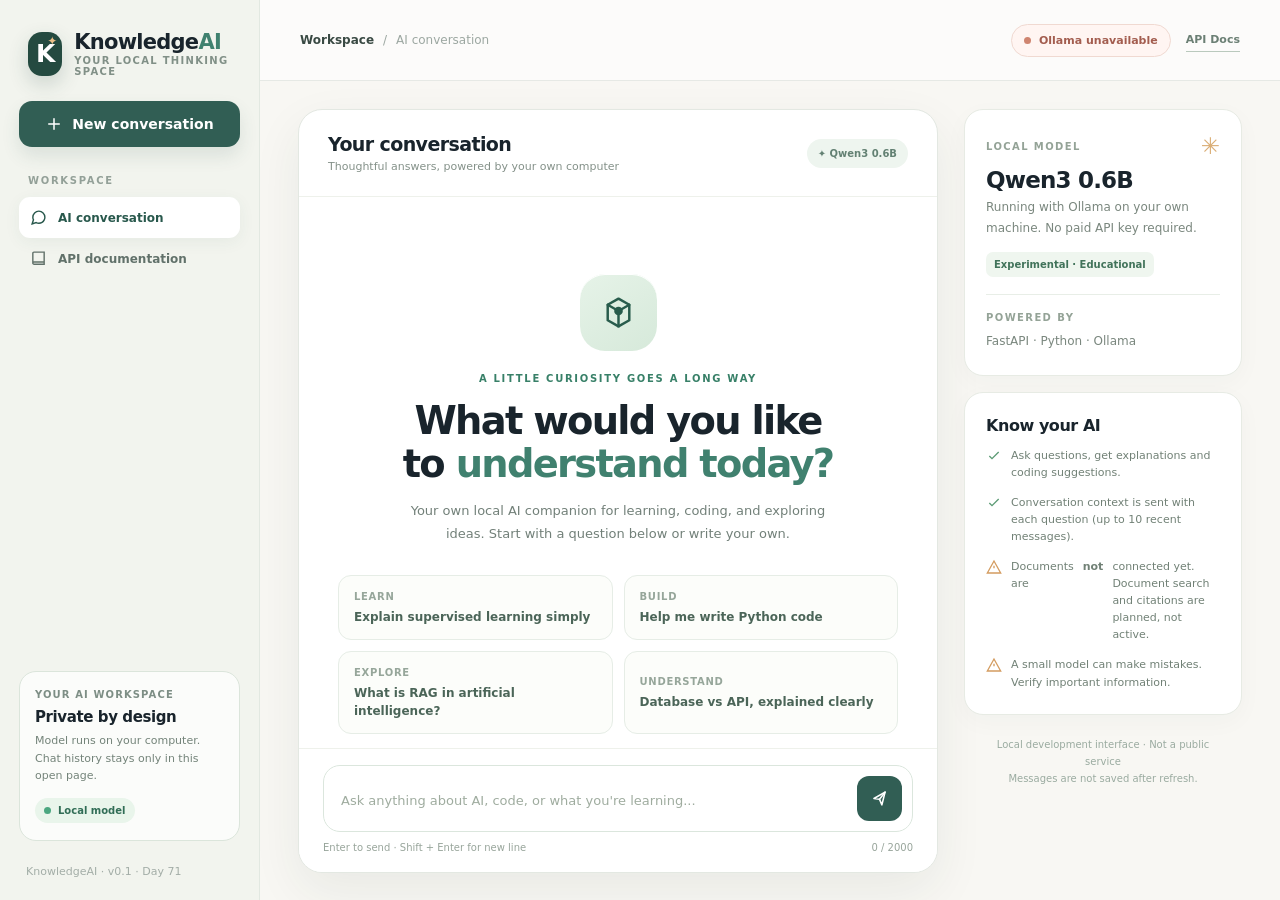
==== frontend/index.html @ a0b4fbee "feat: build KnowledgeAI local LLM chat MVP" ====
<!doctype html>
<html lang="en">
<head>
  <meta charset="utf-8">
  <meta name="viewport" content="width=device-width, initial-scale=1">
  <meta name="theme-color" content="#f8f7f3">
  <meta name="description" content="KnowledgeAI is a local educational AI chat application powered by Qwen3 and Ollama.">
  <title>KnowledgeAI — Your local thinking space</title>
  <style>
    :root{font-family:Inter,"Segoe UI",system-ui,-apple-system,sans-serif;color-scheme:light;--bg:#f8f7f3;--paper:#ffffff;--ink:#19242c;--muted:#72808a;--green:#315e54;--green-2:#40816f;--soft:#ecf3ee;--line:#e6e9e5;--orange:#e8ab70;--shadow:0 18px 50px rgba(27,53,45,.07)}
    *{box-sizing:border-box}html,body{margin:0;min-height:100%}body{background:var(--bg);color:var(--ink);font-size:14px}button,textarea{font:inherit}button{cursor:pointer}a{color:inherit;text-decoration:none}:focus-visible{outline:3px solid #91c2a9;outline-offset:3px}button:disabled{cursor:not-allowed;opacity:.67}
    .layout{display:grid;grid-template-columns:260px minmax(0,1fr);min-height:100vh;max-width:1920px;margin:0 auto}
    .sidebar{background:#f2f4ee;border-right:1px solid #e2e8e1;display:flex;flex-direction:column;gap:24px;padding:30px 19px 22px;min-height:100vh}
    .brand{display:flex;align-items:center;gap:12px;padding:0 9px}.brand-mark{width:44px;height:44px;border-radius:14px;display:grid;place-items:center;background:#244a40;color:white;font-size:25px;font-weight:850;letter-spacing:-1px;position:relative;box-shadow:0 8px 20px #264d4030}.brand-mark:after{content:'✦';position:absolute;right:6px;top:2px;color:#edbf87;font-size:12px}.brand-name{font-size:21px;font-weight:830;letter-spacing:-.75px}.brand-name span{color:var(--green-2)}.brand-sub{font-size:10px;color:#819087;font-weight:700;letter-spacing:1.3px;margin-top:1px;text-transform:uppercase}
    .new-chat{display:flex;gap:9px;align-items:center;justify-content:center;background:var(--green);color:white;border:0;border-radius:13px;padding:14px 12px;font-weight:750;box-shadow:0 9px 18px #315e541f}.new-chat:hover{background:#254a41}.new-chat svg{width:18px;height:18px}
    .nav-heading{color:#93a098;text-transform:uppercase;font-size:10px;letter-spacing:1.7px;font-weight:850;margin:4px 9px 11px}.nav-item{border-radius:11px;padding:12px 11px;display:flex;align-items:center;gap:11px;color:#61716a;font-weight:650;font-size:12px}.nav-item.active{background:white;color:#28584c;box-shadow:0 4px 16px #315e5410}.nav-item:hover{background:#e7ede7}.nav-item svg{width:17px;height:17px;flex-shrink:0}
    .sidebar-spacer{flex:1}.local-card{border:1px solid #dbe5db;background:#ffffffb5;border-radius:17px;padding:17px 15px}.local-card-top{font-size:10px;color:#7d8e85;font-weight:750;letter-spacing:1.1px;text-transform:uppercase}.local-card h3{font-size:15px;margin:8px 0 6px;letter-spacing:-.4px}.local-card p{margin:0;color:#738379;font-size:11px;line-height:1.6}.local-card .chip{display:inline-flex;align-items:center;gap:7px;border-radius:20px;background:#e9f5eb;color:#316d56;font-size:10px;font-weight:800;padding:7px 9px;margin-top:13px}.dot{width:7px;height:7px;background:#4ba780;border-radius:50%;display:inline-block}.footer-side{padding:0 7px;color:#a3ada7;font-size:11px}
    .main{display:flex;flex-direction:column;min-height:100vh;min-width:0}.topbar{height:81px;border-bottom:1px solid var(--line);display:flex;align-items:center;justify-content:space-between;padding:0 40px;gap:15px;background:#fff9}.crumbs{display:flex;align-items:center;gap:9px;color:#9ca7a1;font-size:12px}.crumbs strong{color:#394943;font-weight:750}.top-right{display:flex;align-items:center;gap:15px}.api-pill{display:inline-flex;align-items:center;gap:8px;border:1px solid #e0eae2;background:#f7faf7;border-radius:999px;color:#547766;padding:9px 12px;font-weight:750;font-size:11px}.api-pill.offline{color:#a35d4f;background:#fff5f2;border-color:#f0d9d1}.api-pill.checking{color:#897c61;background:#fdf9e9}.api-pill .dot{background:#48aa79}.api-pill.offline .dot{background:#cf846f}.api-pill.checking .dot{background:#d2b174}.top-link{font-size:11px;color:#6b7f74;font-weight:700;border-bottom:1px solid #bac9bd;padding:5px 0}
    .content{flex:1;display:grid;grid-template-columns:minmax(0,1fr) 278px;gap:26px;max-width:1390px;width:100%;padding:28px 38px 27px;margin:auto;min-height:calc(100vh - 81px)}.chat-card{border:1px solid #e3e8e2;border-radius:24px;background:#fff;box-shadow:var(--shadow);display:flex;flex-direction:column;min-width:0;min-height:640px;max-height:calc(100vh - 136px);overflow:hidden}
    .chat-head{display:flex;align-items:center;justify-content:space-between;padding:23px 29px;border-bottom:1px solid #eef1eb;gap:10px}.chat-head h1{font-size:19px;letter-spacing:-.6px;margin:0 0 5px}.chat-head p{font-size:11px;color:#849189;margin:0}.head-label{color:#638173;font-size:10px;font-weight:850;border-radius:50px;background:#eef5ef;padding:9px 11px;white-space:nowrap}
    .messages{flex:1;overflow-y:auto;padding:23px 30px 26px;scroll-behavior:smooth}.welcome{max-width:610px;margin:6vh auto 30px;text-align:center}.welcome-icon{width:77px;height:77px;border-radius:25px;background:linear-gradient(145deg,#e6f3e8,#d6e9da);color:#285c4c;margin:0 auto 22px;display:grid;place-items:center;box-shadow:inset 0 1px 0 #fff}.welcome-icon svg{width:37px;height:37px}.eyebrow{color:#388068;font-size:10px;font-weight:850;letter-spacing:1.7px;text-transform:uppercase}.welcome h2{font-size:clamp(28px,3vw,41px);line-height:1.13;letter-spacing:-1.7px;margin:15px 0 13px}.welcome h2 span{color:var(--green-2)}.welcome p{color:#728079;max-width:420px;margin:0 auto;font-size:13px;line-height:1.8}.suggestions{display:grid;grid-template-columns:1fr 1fr;gap:11px;margin:29px auto 0;max-width:560px}.suggestion{border:1px solid #e6ede6;background:#fcfdfa;border-radius:13px;padding:13px 15px;text-align:left;color:#4b6558;font-weight:650;font-size:12px;line-height:1.5;transition:.17s}.suggestion:hover{border-color:#8db49a;background:#f2f8f1;transform:translateY(-2px)}.suggestion small{display:block;color:#96a69a;font-size:10px;font-weight:800;margin-bottom:4px;letter-spacing:.7px;text-transform:uppercase}
    .message{display:flex;gap:11px;align-items:flex-start;margin:19px 0;max-width:880px}.message.user{flex-direction:row-reverse;margin-left:auto}.avatar{flex:0 0 32px;width:32px;height:32px;border-radius:11px;background:#e9f2e9;color:#315e54;display:grid;place-items:center;font-weight:850;font-size:14px}.user .avatar{color:#967052;background:#fbefe2}.bubble{max-width:min(86%,690px);padding:15px 17px;border:1px solid #e7ede7;border-radius:16px 16px 16px 4px;background:#f9fbf8;color:#2e4038;white-space:pre-wrap;overflow-wrap:anywhere;line-height:1.72;font-size:13px}.user .bubble{background:#315e54;color:#fff;border-color:#315e54;border-radius:16px 16px 4px 16px}.message.error .bubble{background:#fff6f3;color:#a74b3e;border-color:#f4ded6}.message.loading .bubble{color:#7c9286}.typing{display:inline-flex;gap:5px}.typing i{width:6px;height:6px;background:#7c9c89;border-radius:50%;animation:pulse 1.3s ease-in-out infinite}.typing i:nth-child(2){animation-delay:.2s}.typing i:nth-child(3){animation-delay:.4s}@keyframes pulse{0%,60%,100%{opacity:.25;transform:translateY(0)}30%{opacity:1;transform:translateY(-3px)}}
    .composer-area{padding:16px 24px 19px;border-top:1px solid #eef1eb;background:#fff}.composer{display:flex;align-items:flex-end;gap:11px;border:1.5px solid #dbe6dd;border-radius:17px;padding:10px 10px 10px 17px;transition:.2s;background:#fff}.composer:focus-within{border-color:#84ad93;box-shadow:0 0 0 3px #84ad931b}.composer textarea{display:block;flex:1;width:100%;border:0;resize:none;outline:none;min-height:30px;max-height:135px;padding:9px 0;font-size:13px;color:var(--ink);line-height:1.6;background:transparent}.composer textarea::placeholder{color:#9fac9f}.send{width:45px;height:45px;border:0;border-radius:12px;background:#315e54;color:white;display:grid;place-items:center;flex-shrink:0;transition:.2s}.send:hover:not(:disabled){background:#244f45;transform:translateY(-1px)}.send svg{width:19px;height:19px}.composer-meta{display:flex;align-items:center;justify-content:space-between;gap:8px;margin-top:10px;color:#98a59b;font-size:10px}.composer-meta .important{color:#9a8970}.user-counter{white-space:nowrap}
    .right-rail{display:flex;flex-direction:column;gap:16px}.info-card{background:white;border:1px solid #e7ebe4;border-radius:19px;padding:23px 21px;box-shadow:0 7px 25px #244d3d08}.info-card h3{font-size:16px;letter-spacing:-.45px;margin:0 0 12px}.info-card p{font-size:12px;color:#7a877e;line-height:1.75;margin:0}.model-header{display:flex;justify-content:space-between;gap:9px;align-items:center}.model-header .sparkle{color:#daae76;font-size:23px}.model-name{font-size:23px;font-weight:850;letter-spacing:-.8px;margin:8px 0 4px}.small-label{font-size:10px;letter-spacing:1.4px;color:#94a397;font-weight:800;text-transform:uppercase}.model-chip{display:inline-flex;background:#eff6ef;border-radius:7px;color:#41735a;font-size:10px;font-weight:800;padding:7px 8px;margin-top:13px}.line{height:1px;background:#e8eee7;margin:17px 0}.safe-list{margin:11px 0 0;padding:0;list-style:none;display:grid;gap:13px}.safe-list li{display:flex;align-items:flex-start;gap:9px;color:#718176;line-height:1.55;font-size:11px}.safe-list svg{width:16px;height:16px;flex-shrink:0;color:#5c9b75;margin-top:1px}.safe-list li.warning svg{color:#d49c60}.small-footer{text-align:center;color:#9aaba0;font-size:10px;line-height:1.7;padding:5px 14px}
    @media(max-width:1200px){.content{grid-template-columns:minmax(0,1fr) 235px;gap:16px;padding:22px}.sidebar{padding:24px 14px}.layout{grid-template-columns:230px minmax(0,1fr)}.topbar{padding:0 24px}.info-card{padding:20px 16px}}
    @media(max-width:980px){.layout{grid-template-columns:1fr}.sidebar{min-height:unset;padding:13px 19px;flex-direction:row;align-items:center;gap:15px;border-right:0;border-bottom:1px solid #e3e8de}.sidebar .nav-block,.sidebar .local-card,.footer-side,.sidebar-spacer{display:none}.sidebar .brand{padding:0;flex:1}.sidebar .new-chat{padding:11px 15px;white-space:nowrap}.content{grid-template-columns:minmax(0,1fr) 235px;min-height:calc(100vh - 146px)}.chat-card{max-height:calc(100vh - 200px)}.topbar{height:65px}}
    @media(max-width:740px){.content{grid-template-columns:1fr;padding:13px;min-height:calc(100vh - 141px)}.right-rail{display:none}.chat-card{min-height:570px;max-height:calc(100dvh - 164px);border-radius:17px}.chat-head{padding:18px 20px}.messages{padding:16px 17px}.composer-area{padding:12px 13px 14px}.topbar{padding:0 17px}.welcome{margin:24px auto}.welcome h2{font-size:30px}.suggestions{gap:8px}.suggestion{padding:12px;font-size:11px}.top-link{display:none}}
    @media(max-width:400px){.brand-sub{display:none}.brand-name{font-size:18px}.new-chat{font-size:11px}.head-label{display:none}.welcome h2{font-size:26px}.suggestions{grid-template-columns:1fr}}
    @media(prefers-reduced-motion:reduce){*,*:before,*:after{animation:none!important;scroll-behavior:auto!important;transition:none!important}}
  </style>
</head>
<body>
  <div class="layout">
    <aside class="sidebar" aria-label="KnowledgeAI navigation">
      <a class="brand" href="/chat" aria-label="KnowledgeAI home">
        <span class="brand-mark" aria-hidden="true">K</span>
        <span><span class="brand-name">Knowledge<span>AI</span></span><div class="brand-sub">Your local thinking space</div></span>
      </a>
      <button class="new-chat" id="new-chat" type="button"><svg viewBox="0 0 24 24" fill="none" stroke="currentColor" stroke-width="2"><path d="M12 5v14M5 12h14" stroke-linecap="round"/></svg>New conversation</button>
      <div class="nav-block">
        <div class="nav-heading">Workspace</div>
        <a href="/chat" class="nav-item active"><svg viewBox="0 0 24 24" fill="none" stroke="currentColor" stroke-width="2"><path d="M21 11.5a8.4 8.4 0 0 1-.9 3.8A8.5 8.5 0 0 1 12.5 20a8.4 8.4 0 0 1-3.8-.9L3 21l1.9-5.7A8.4 8.4 0 0 1 4 11.5 8.5 8.5 0 0 1 12.5 3 8.5 8.5 0 0 1 21 11.5Z"/></svg>AI conversation</a>
        <a href="/docs" class="nav-item" target="_blank" rel="noopener"><svg viewBox="0 0 24 24" fill="none" stroke="currentColor" stroke-width="2"><path d="M4 19.5V4.5C4 3.7 4.7 3 5.5 3H20v17H5.5A1.5 1.5 0 0 1 4 18.5c0-.8.7-1.5 1.5-1.5H20"/></svg>API documentation</a>
      </div>
      <div class="sidebar-spacer"></div>
      <div class="local-card"><div class="local-card-top">Your AI workspace</div><h3>Private by design</h3><p>Model runs on your computer. Chat history stays only in this open page.</p><span class="chip"><span class="dot"></span>Local model</span></div>
      <div class="footer-side">KnowledgeAI · v0.1 · Day 71</div>
    </aside>
    <main class="main">
      <header class="topbar">
        <div class="crumbs"><strong>Workspace</strong><span>/</span>AI conversation</div>
        <div class="top-right"><div class="api-pill checking" id="model-status" role="status" aria-live="polite"><span class="dot"></span><span id="model-status-text">Checking local AI...</span></div><a class="top-link" href="/docs" target="_blank" rel="noopener">API Docs</a></div>
      </header>
      <div class="content">
        <section class="chat-card" aria-label="KnowledgeAI chat">
          <div class="chat-head"><div><h1>Your conversation</h1><p>Thoughtful answers, powered by your own computer</p></div><span class="head-label">✦ Qwen3 0.6B</span></div>
          <div class="messages" id="messages" role="log" aria-label="Conversation messages" aria-live="polite">
            <div class="welcome" id="welcome">
              <div class="welcome-icon"><svg viewBox="0 0 24 24" fill="none" stroke="currentColor" stroke-width="1.6" stroke-linecap="round" stroke-linejoin="round"><path d="M12 3 5 7v10l7 4 7-4V7l-7-4Z"/><path d="m5 7 7 4 7-4M12 11v10"/><circle cx="12" cy="11" r="2" fill="currentColor"/></svg></div>
              <div class="eyebrow">A little curiosity goes a long way</div>
              <h2>What would you like<br>to <span>understand today?</span></h2>
              <p>Your own local AI companion for learning, coding, and exploring ideas. Start with a question below or write your own.</p>
              <div class="suggestions">
                <button class="suggestion" type="button" data-prompt="Explain supervised learning with a simple real-life example."><small>Learn</small>Explain supervised learning simply</button>
                <button class="suggestion" type="button" data-prompt="Show a short Python function that finds the average of a list of numbers."><small>Build</small>Help me write Python code</button>
                <button class="suggestion" type="button" data-prompt="What is retrieval-augmented generation (RAG), and why is it useful?"><small>Explore</small>What is RAG in artificial intelligence?</button>
                <button class="suggestion" type="button" data-prompt="Explain the difference between a database and an API in simple words."><small>Understand</small>Database vs API, explained clearly</button>
              </div>
            </div>
          </div>
          <div class="composer-area">
            <form id="chat-form" autocomplete="off">
              <div class="composer"><textarea id="message-input" rows="1" maxlength="2000" placeholder="Ask anything about AI, code, or what you're learning..." aria-label="Your message" required></textarea><button id="send-button" class="send" type="submit" aria-label="Send message"><svg viewBox="0 0 24 24" fill="none" stroke="currentColor" stroke-width="2" stroke-linecap="round" stroke-linejoin="round"><path d="m5 12 14-8-4 16-3-7-7-1Z"/><path d="M12 13 19 4"/></svg></button></div>
              <div class="composer-meta"><span>Enter to send · Shift + Enter for new line</span><span class="user-counter"><span id="char-count">0</span> / 2000</span></div>
            </form>
          </div>
        </section>
        <aside class="right-rail" aria-label="About this AI">
          <div class="info-card"><div class="model-header"><span class="small-label">Local model</span><span class="sparkle">✳</span></div><div class="model-name">Qwen3 0.6B</div><p>Running with Ollama on your own machine. No paid API key required.</p><span class="model-chip">Experimental · Educational</span><div class="line"></div><div class="small-label">Powered by</div><p style="margin-top:8px">FastAPI · Python · Ollama</p></div>
          <div class="info-card"><h3>Know your AI</h3><ul class="safe-list"><li><svg viewBox="0 0 24 24" fill="none" stroke="currentColor" stroke-width="2"><path d="m5 12 4 4L19 6"/></svg>Ask questions, get explanations and coding suggestions.</li><li><svg viewBox="0 0 24 24" fill="none" stroke="currentColor" stroke-width="2"><path d="m5 12 4 4L19 6"/></svg>Conversation context is sent with each question (up to 10 recent messages).</li><li class="warning"><svg viewBox="0 0 24 24" fill="none" stroke="currentColor" stroke-width="2"><path d="M12 3 2 21h20L12 3Zm0 7v4m0 4h.01"/></svg>Documents are <strong>not</strong> connected yet. Document search and citations are planned, not active.</li><li class="warning"><svg viewBox="0 0 24 24" fill="none" stroke="currentColor" stroke-width="2"><path d="M12 3 2 21h20L12 3Zm0 7v4m0 4h.01"/></svg>A small model can make mistakes. Verify important information.</li></ul></div>
          <div class="small-footer">Local development interface · Not a public service<br>Messages are not saved after refresh.</div>
        </aside>
      </div>
    </main>
  </div>
  <script>
  "use strict";
  (() => {
    const $ = id => document.getElementById(id);
    const messages = $("messages"), welcome = $("welcome"), form = $("chat-form"), input = $("message-input"), send = $("send-button");
    const status = $("model-status"), statusText = $("model-status-text"), count = $("char-count");
    let history = [], busy = false;
    const scrollDown = () => { messages.scrollTop = messages.scrollHeight; };
    function setStatus(state, label) { status.className = "api-pill " + state; statusText.textContent = label; }
    async function checkHealth() {
      try {
        const res = await fetch("/api/health", {cache:"no-store"});
        if (!res.ok) throw Error("Server unavailable");
        const data = await res.json();
        setStatus(data.model_available ? "online" : "offline", data.model_available ? "Local AI ready" : "Model not found");
      } catch { setStatus("offline", "Ollama unavailable"); }
    }
    function addMessage(role, text, isError=false) {
      if (welcome && welcome.isConnected) welcome.remove();
      const item = document.createElement("div");
      item.className = "message " + role + (isError ? " error" : "");
      const avatar = document.createElement("span");
      avatar.className = "avatar"; avatar.setAttribute("aria-hidden", "true"); avatar.textContent = role === "user" ? "You" : "K";
      const bubble = document.createElement("div");
      bubble.className = "bubble"; bubble.textContent = text;
      item.append(avatar, bubble); messages.append(item); scrollDown();
      return item;
    }
    function typingMessage() {
      const item = addMessage("assistant", "Thinking...");
      item.classList.add("loading");
      const bubble = item.querySelector(".bubble"); bubble.textContent = "";
      const dots = document.createElement("span"); dots.className = "typing"; dots.setAttribute("aria-label", "Generating answer");
      for (let i=0;i<3;i++) dots.append(document.createElement("i"));
      bubble.append(dots); return item;
    }
    function resize() { input.style.height = "auto"; input.style.height = Math.min(input.scrollHeight,135) + "px"; count.textContent = String(input.value.length); }
    async function submitMessage(value) {
      const message = value.trim();
      if (!message || busy || message.length > 2000) return;
      busy = true; send.disabled = true; input.disabled = true;
      addMessage("user", message); input.value = ""; resize();
      const loading = typingMessage();
      const controller = new AbortController();
      const timeout = setTimeout(() => controller.abort(), 150000);
      try {
        const response = await fetch("/api/chat", {
          method:"POST", headers:{"Content-Type":"application/json"},
          body:JSON.stringify({message, history:history.slice(-10)}), signal:controller.signal
        });
        let data;
        try { data = await response.json(); } catch { throw Error("Unexpected response from chat API"); }
        if (!response.ok) {
          let detail = data.detail;
          if (Array.isArray(detail)) detail = detail.map(x => x.msg).join("; ");
          throw Error(typeof detail === "string" ? detail : "The AI request failed");
        }
        if (typeof data.answer !== "string" || !data.answer.trim()) throw Error("The model returned an empty answer");
        loading.remove(); addMessage("assistant", data.answer);
        history.push({role:"user",content:message},{role:"assistant",content:data.answer});
        if (history.length > 10) history = history.slice(-10);
      } catch (error) {
        loading.remove();
        addMessage("assistant", error.name === "AbortError" ? "The local AI took too long. Please try again." : (error.message || "Could not reach the local AI"), true);
        input.value = message; resize();
        checkHealth();
      } finally {
        clearTimeout(timeout); busy = false; send.disabled = false; input.disabled = false; input.focus(); scrollDown();
      }
    }
    form.addEventListener("submit", e => { e.preventDefault(); submitMessage(input.value); });
    input.addEventListener("keydown", e => { if (e.key === "Enter" && !e.shiftKey && !e.isComposing) { e.preventDefault(); submitMessage(input.value); } });
    input.addEventListener("input", resize);
    $("new-chat").addEventListener("click", () => {
      if (busy) return;
      history = []; messages.replaceChildren();
      const start = document.createElement("div");
      start.className = "welcome"; start.style.margin = "10vh auto";
      const title = document.createElement("h2"); title.textContent = "A fresh conversation ✦";
      const para = document.createElement("p"); para.textContent = "Your in-page conversation history has been cleared. Ask another question to begin.";
      start.append(title,para); messages.append(start);
      input.value = ""; resize(); input.focus();
    });
    document.querySelectorAll("[data-prompt]").forEach(btn => btn.addEventListener("click", () => { if (!busy) { input.value = btn.dataset.prompt; resize(); submitMessage(input.value); } }));
    resize(); checkHealth();
  })();
  </script>
</body>
</html>
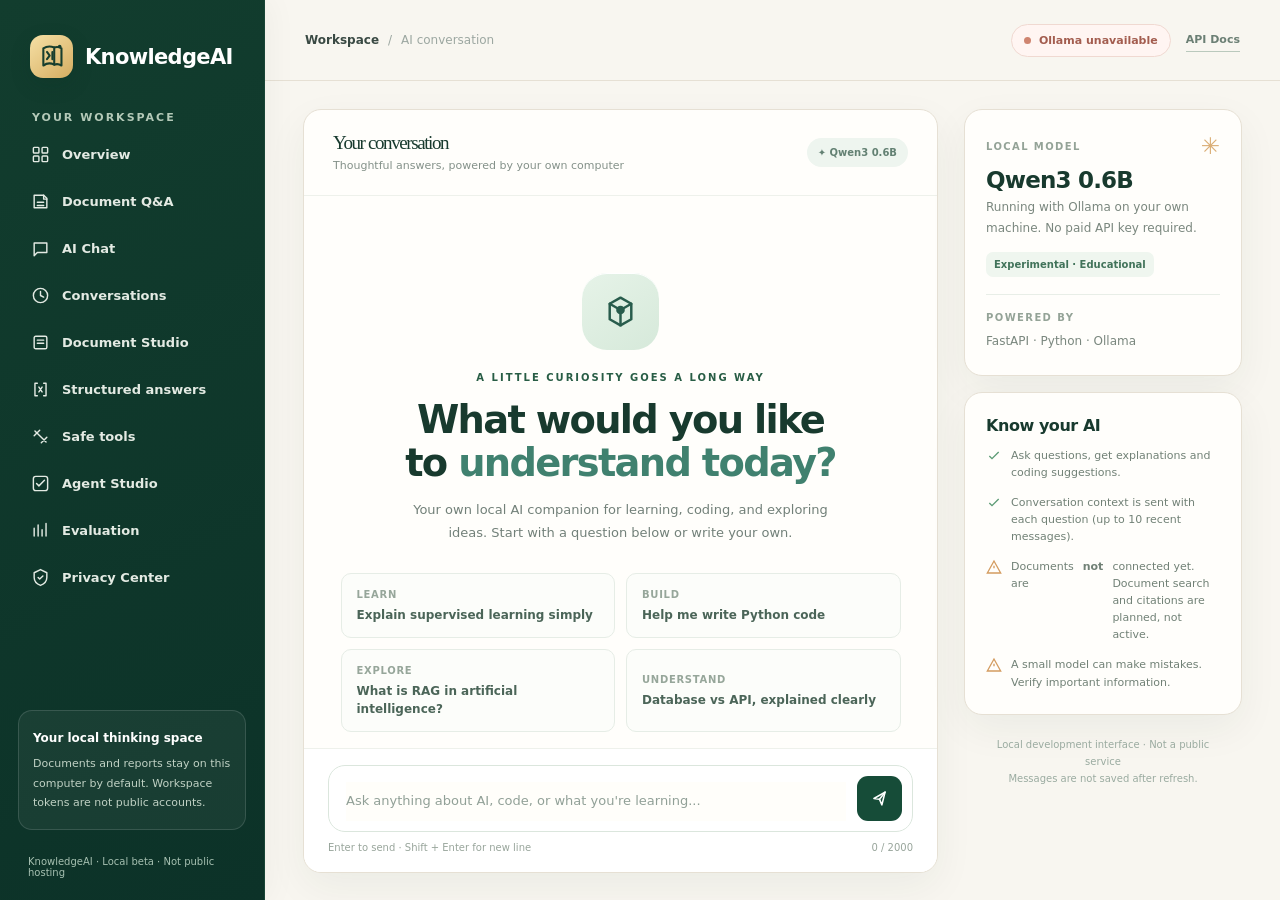
==== commit 17aa97a6: "feat: integrate KnowledgeAI flagship beta and unified UI" ====
--- a/frontend/index.html
+++ b/frontend/index.html
@@ -28,8 +28,136 @@
     @media(max-width:400px){.brand-sub{display:none}.brand-name{font-size:18px}.new-chat{font-size:11px}.head-label{display:none}.welcome h2{font-size:26px}.suggestions{grid-template-columns:1fr}}
     @media(prefers-reduced-motion:reduce){*,*:before,*:after{animation:none!important;scroll-behavior:auto!important;transition:none!important}}
   </style>
+<style id="kai-unified-theme">
+/* KnowledgeAI Unified Interface · 2026
+   Shared visual layer only. Feature logic and backend routes are unchanged. */
+:root {
+  color-scheme:light!important;
+  --kai-forest:#103d2d;
+  --kai-forest-deep:#0c3228;
+  --kai-leaf:#28694d;
+  --kai-ivory:#f8f6f0;
+  --kai-white:#fffefb;
+  --kai-copper:#a66f50;
+  --kai-gold:#e9c46f;
+  --kai-ink:#183a2e;
+  --kai-muted:#718276;
+  --kai-line:#e6e0d4;
+  --kai-shadow:0 14px 40px rgba(27,58,42,.055);
+}
+html{background:var(--kai-ivory)!important}
+body.kai-v2{background:var(--kai-ivory)!important;color:var(--kai-ink)!important;color-scheme:light!important;font-family:Inter,"Segoe UI",system-ui,-apple-system,sans-serif!important;padding-left:265px!important;min-height:100vh!important;max-width:none!important}
+body.kai-v2 *,body.kai-v2 *:before,body.kai-v2 *:after{box-sizing:border-box}
+body.kai-v2 a:focus-visible,body.kai-v2 button:focus-visible,body.kai-v2 input:focus-visible,body.kai-v2 textarea:focus-visible{outline:3px solid #d1aa58!important;outline-offset:3px}
+body.kai-v2 a{text-underline-offset:3px}
+/* Identical workspace navigation across existing legacy pages. */
+#kai-unified-sidebar{position:fixed;left:0;top:0;bottom:0;width:265px;z-index:9000;overflow-y:auto;display:flex;flex-direction:column;gap:26px;padding:30px 18px 22px;color:#f7fbf5;background:linear-gradient(155deg,#123d2e,#0c3228);border-right:1px solid #194536;box-shadow:4px 0 30px #102c200b}
+#kai-unified-sidebar .kai-brand{display:flex;align-items:center;gap:12px;padding:5px 12px;color:#fff!important;font-size:21px;font-weight:800;letter-spacing:-.65px;text-decoration:none!important;white-space:nowrap}
+#kai-unified-sidebar .kai-logo{display:grid;place-items:center;flex:0 0 43px;width:43px;height:43px;border-radius:13px;background:linear-gradient(140deg,#f6e0a5,#d5ad61);color:#173e2e;box-shadow:0 7px 20px #092d222c}
+#kai-unified-sidebar .kai-logo svg{width:29px;height:29px}
+#kai-unified-sidebar .kai-section{padding:2px 14px 9px;font-size:11px;letter-spacing:2px;font-weight:800;color:#b4c9b8;text-transform:uppercase}
+#kai-unified-sidebar .kai-menu{display:grid;gap:4px}
+#kai-unified-sidebar .kai-menu a{display:flex;gap:12px;align-items:center;min-height:43px;padding:11px 13px;border-radius:12px;text-decoration:none!important;color:#e3eae3!important;font-size:13px;font-weight:650;transition:background .15s,transform .15s}
+#kai-unified-sidebar .kai-menu a:hover{background:#ffffff17}
+#kai-unified-sidebar .kai-menu a[aria-current="page"]{background:#2b6853;color:#fff!important;box-shadow:inset 3px 0 0 var(--kai-gold)}
+#kai-unified-sidebar .kai-menu svg{flex:0 0 19px;width:19px;height:19px;fill:none;stroke:currentColor;stroke-width:1.8;stroke-linecap:round;stroke-linejoin:round}
+#kai-unified-sidebar .kai-sidefooter{margin-top:auto;padding:17px 14px;border-radius:14px;border:1px solid #ffffff22;background:#ffffff0d;color:#c0d1c4;font-size:11px;line-height:1.75}
+#kai-unified-sidebar .kai-sidefooter strong{display:block;color:#fff;font-size:12px;margin-bottom:5px}
+#kai-unified-sidebar .kai-footnote{font-size:10px;color:#a6c0b1;padding:0 10px}
+#kai-mobile-trigger{display:none}
+#kai-nav-shade[hidden]{display:none!important}
+/* Suppress ONLY duplicated page chrome. Do not hide functional data panels. */
+body.kai-v2 > .layout{display:block!important;grid-template-columns:none!important;max-width:none!important;width:100%!important;margin:0!important;min-height:100vh}
+body.kai-v2 > .layout > aside{display:none!important}
+body.kai-v2 > .shell:not(.kai-conversations-shell){display:block!important;grid-template-columns:none!important;max-width:none!important;width:100%!important;margin:0!important}
+body.kai-v2 > .shell > aside.sidebar{display:none!important}
+body.kai-v2 > main.shell{max-width:1130px!important;padding:45px clamp(20px,3.5vw,55px) 75px!important}
+body.kai-v2 > main.shell > nav.nav{display:none!important}
+body.kai-v2 > header{display:none!important}
+body.kai-v2 > aside{display:none!important}
+body.kai-v2 .layout > main,body.kai-v2 .shell > main{min-width:0}
+/* Conversation list remains visible: it is functional, not duplicated navigation. */
+body.kai-v2.kai-conversations > .shell{display:grid!important;grid-template-columns:245px minmax(0,1fr)!important;width:100%!important;max-width:none!important;margin:0!important;background:var(--kai-ivory)!important}
+body.kai-v2.kai-conversations > .shell > aside{background:#f0f1e9!important;border-right:1px solid var(--kai-line)!important;padding:26px 17px!important;color:var(--kai-ink)!important}
+body.kai-v2.kai-conversations > .shell > aside .brand,body.kai-v2.kai-conversations > .shell > aside .nav{display:none!important}
+/* Content rhythm & typography. */
+body.kai-v2 h1{font-family:Georgia,"Times New Roman",serif!important;color:var(--kai-ink)!important;font-weight:500!important;letter-spacing:-1.4px!important;line-height:1.1!important}
+body.kai-v2 h1 em,body.kai-v2 h1 span:not(.dot){color:var(--kai-copper)!important;font-style:normal}
+body.kai-v2 h2,body.kai-v2 h3{color:var(--kai-ink)!important}
+body.kai-v2 .eyebrow,body.kai-v2 .topline,body.kai-v2 .kicker{color:#285d45!important;font-weight:800!important;letter-spacing:2px!important;text-transform:uppercase}
+body.kai-v2 .lead,body.kai-v2 .intro,body.kai-v2 .muted,body.kai-v2 .mini,body.kai-v2 .sub,body.kai-v2 .hint{color:var(--kai-muted)!important;line-height:1.7!important}
+body.kai-v2 .main,body.kai-v2 main{color:var(--kai-ink)}
+body.kai-v2 .panel,body.kai-v2 .card,body.kai-v2 .info-card,body.kai-v2 .chat-card,body.kai-v2 .ask-shell,body.kai-v2 .chat,body.kai-v2 .banner{background:var(--kai-white)!important;border:1px solid var(--kai-line)!important;border-radius:18px!important;box-shadow:var(--kai-shadow)!important;color:var(--kai-ink)!important}
+body.kai-v2 .panel{padding:clamp(18px,2vw,27px)!important}
+body.kai-v2 .primary,body.kai-v2 button.submit,body.kai-v2 button.send,body.kai-v2 .new-chat,body.kai-v2 button[type="submit"]:not(.secondary):not(.danger){background:#164c38!important;border-color:#164c38!important;color:#fff!important;border-radius:11px!important;font-weight:800!important;box-shadow:none!important}
+body.kai-v2 .primary:hover:not(:disabled),body.kai-v2 button.submit:hover:not(:disabled),body.kai-v2 button.send:hover:not(:disabled){background:#28694d!important}
+body.kai-v2 .secondary,body.kai-v2 button.outline,body.kai-v2 button:not(.primary):not(.danger):not(.submit):not(.send):not(.new-chat){border-radius:10px}
+body.kai-v2 input:not([type="checkbox"]):not([type="radio"]),body.kai-v2 select,body.kai-v2 textarea{background:#fffefa!important;color:#183a2e!important;border-color:#d8ded4!important;accent-color:#28694d}
+body.kai-v2 input::placeholder,body.kai-v2 textarea::placeholder{color:#91a097!important}
+body.kai-v2 label{color:#3a5747!important}
+body.kai-v2 a:not(#kai-unified-sidebar a){accent-color:#1d6848}
+/* Component-specific refinements, preserving IDs, API requests and event listeners. */
+body.kai-v2.kai-rag main{max-width:1220px!important;padding:46px clamp(20px,4vw,58px) 65px!important}
+body.kai-v2.kai-rag .columns{gap:20px!important}
+body.kai-v2.kai-rag .output,body.kai-v2.kai-rag .file{background:#f9f8f3!important;border:1px solid var(--kai-line)!important;color:var(--kai-ink)!important}
+body.kai-v2.kai-rag .source{background:#f6f2e9!important;border-left:3px solid var(--kai-gold)!important;color:var(--kai-ink)!important}
+body.kai-v2.kai-rag .source p,body.kai-v2.kai-rag .file small,body.kai-v2.kai-rag #status,body.kai-v2.kai-rag .answerLabel{color:#627b67!important}
+body.kai-v2.kai-rag .notice{background:#f2efe5!important;border:1px solid #e6dfcc!important;color:#596b5b!important}
+body.kai-v2.kai-rag .dot{background:#d7ae5b!important}
+body.kai-v2.kai-rag input::file-selector-button{background:#e8eadf!important;color:#204b36!important;border:0;border-radius:9px;padding:10px}
+body.kai-v2.kai-tools .tool,body.kai-v2.kai-tools .result,body.kai-v2.kai-tools .trace,body.kai-v2.kai-structured .answer,body.kai-v2.kai-conversations .notice{background:#f9f8f3!important;color:var(--kai-ink)!important;border-color:var(--kai-line)!important}
+body.kai-v2.kai-chat .layout{background:transparent!important}
+body.kai-v2.kai-chat .sidebar{display:none!important}
+body.kai-v2.kai-chat .content{max-width:1350px!important}
+body.kai-v2.kai-chat .main{background:var(--kai-ivory)!important}
+body.kai-v2.kai-chat .topbar{background:transparent!important;border-color:var(--kai-line)!important}
+body.kai-v2.kai-chat .bubble{background:#f8f8f2!important;border-color:var(--kai-line)!important;color:var(--kai-ink)!important}
+body.kai-v2.kai-chat .message.user .bubble{background:#205b42!important;border-color:#205b42!important;color:#fff!important}
+body.kai-v2.kai-chat .right-rail{min-width:0}
+body.kai-v2.kai-agent .main{max-width:1280px;margin:0 auto;padding:45px clamp(20px,4vw,58px) 65px!important}
+body.kai-v2.kai-agent .layout{display:grid!important;grid-template-columns:minmax(0,1.2fr) minmax(260px,.85fr);gap:20px!important}
+body.kai-v2.kai-privacy main{padding:48px clamp(20px,5vw,72px)!important;max-width:1030px!important}
+body.kai-v2.kai-evaluation .main{max-width:1160px;margin:0 auto;padding:46px clamp(20px,4vw,58px) 65px!important}
+body.kai-v2.kai-conversations .shell > main{max-width:none!important}
+body.kai-v2.kai-documents main,body.kai-v2.kai-structured main{max-width:1140px!important;padding:45px clamp(20px,4vw,58px) 70px!important;margin:0 auto!important}
+body.kai-v2.kai-tools .eyebrow{color:#285d45!important}
+/* Compact navigation on phones; no loss of workspace navigation. */
+@media(max-width:1050px){body.kai-v2.kai-chat .content{grid-template-columns:minmax(0,1fr)!important}body.kai-v2.kai-chat .right-rail{display:none!important}body.kai-v2.kai-agent .layout{grid-template-columns:1fr!important}}
+@media(max-width:820px){body.kai-v2{padding-left:0!important;padding-top:62px!important}#kai-unified-sidebar{width:min(290px,84vw);transform:translateX(-102%);transition:transform .22s ease;box-shadow:20px 0 60px #05190c35}body.kai-v2.kai-menu-open #kai-unified-sidebar{transform:translateX(0)}#kai-mobile-trigger{display:flex!important;position:fixed;z-index:9002;left:13px;top:10px;align-items:center;gap:9px;background:#123d2e;color:#fff;border:1px solid #35624b;border-radius:11px;padding:10px 15px;font-size:13px;font-weight:750;cursor:pointer}#kai-nav-shade:not([hidden]){position:fixed;z-index:8999;inset:0;background:#07190e99;display:block}body.kai-v2.kai-conversations > .shell{grid-template-columns:1fr!important}body.kai-v2.kai-conversations > .shell > aside{border-bottom:1px solid var(--kai-line)!important;border-right:0!important;min-height:0!important}body.kai-v2.kai-rag .columns{grid-template-columns:1fr!important}body.kai-v2.kai-agent .layout{grid-template-columns:1fr!important}body.kai-v2.kai-chat .content{padding:14px!important}body.kai-v2.kai-chat .chat-card{min-height:520px;max-height:none}body.kai-v2 .panel{padding:18px!important}}
+@media(max-width:500px){body.kai-v2 h1{font-size:clamp(30px,8vw,44px)!important}body.kai-v2.kai-rag main,body.kai-v2.kai-agent .main,body.kai-v2.kai-evaluation .main{padding:30px 16px!important}body.kai-v2.kai-rag .columns{grid-template-columns:minmax(0,1fr)!important}body.kai-v2 .panel{border-radius:15px!important}}
+@media(prefers-reduced-motion:reduce){#kai-unified-sidebar{transition:none!important}}
+
+</style>
 </head>
-<body>
+<body class="kai-v2 kai-chat">
+<!-- KAI_UNIFIED_SHELL_START: shared KnowledgeAI design; no feature/backend logic changed -->
+<button type="button" id="kai-mobile-trigger" aria-controls="kai-unified-sidebar" aria-expanded="false" aria-label="Open workspace navigation">☰ <span>KnowledgeAI</span></button>
+<div id="kai-nav-shade" hidden></div>
+<div id="kai-unified-sidebar" role="navigation" aria-label="KnowledgeAI workspace navigation">
+  <a class="kai-brand" href="/workspace" aria-label="KnowledgeAI Overview">
+    <span class="kai-logo" aria-hidden="true"><svg viewBox="0 0 32 32" fill="none" stroke="currentColor" stroke-width="2.3" stroke-linecap="round" stroke-linejoin="round"><path d="M7 7v19c4-3 8-3 12-1V6C14 4 10 5 7 7Z"/><path d="M19 6c3-1 5-1 8 1v19c-3-2-5-2-8-1"/><path d="m11 11 3 4-3 4m6-8v8"/><circle cx="25" cy="5" r="2" fill="currentColor" stroke="none"/></svg></span>
+    <span>KnowledgeAI</span>
+  </a>
+  <div><div class="kai-section">Your workspace</div>
+    <div class="kai-menu" aria-label="Features">
+      <a href="/workspace" data-route="workspace"><svg viewBox="0 0 24 24"><rect x="3" y="3" width="7" height="7" rx="1"/><rect x="14" y="3" width="7" height="7" rx="1"/><rect x="3" y="14" width="7" height="7" rx="1"/><rect x="14" y="14" width="7" height="7" rx="1"/></svg>Overview</a>
+      <a href="/rag" data-route="rag"><svg viewBox="0 0 24 24"><path d="M4 4h12l4 4v12H4Z"/><path d="M16 4v5h4M8 13h8M8 17h8"/></svg>Document Q&amp;A</a>
+      <a href="/chat" data-route="chat"><svg viewBox="0 0 24 24"><path d="M4 5h16v12H8l-4 4Z"/></svg>AI Chat</a>
+      <a href="/conversations" data-route="conversations"><svg viewBox="0 0 24 24"><circle cx="12" cy="12" r="9"/><path d="M12 7v5l4 2"/></svg>Conversations</a>
+      <a href="/documents" data-route="documents"><svg viewBox="0 0 24 24"><rect x="4" y="4" width="16" height="16" rx="2"/><path d="M8 9h8M8 13h8"/></svg>Document Studio</a>
+      <a href="/structured" data-route="structured"><svg viewBox="0 0 24 24"><path d="M8 4H5v16h3M16 4h3v16h-3M10 9l4 6M14 9l-4 6"/></svg>Structured answers</a>
+      <a href="/tools" data-route="tools"><svg viewBox="0 0 24 24"><path d="m5 5 14 14M4 11l7-7m2 16 7-7"/></svg>Safe tools</a>
+      <a href="/agent" data-route="agent"><svg viewBox="0 0 24 24"><rect x="3" y="3" width="18" height="18" rx="3"/><path d="m7 12 3 3 7-7"/></svg>Agent Studio</a>
+      <a href="/evaluation" data-route="evaluation"><svg viewBox="0 0 24 24"><path d="M4 19V9m5 10V5m5 14v-8m5 8V3"/></svg>Evaluation</a>
+      <a href="/privacy" data-route="privacy"><svg viewBox="0 0 24 24"><path d="M12 2 4 6v6c0 5 3 8 8 10 5-2 8-5 8-10V6Z"/><path d="m9 12 2 2 4-4"/></svg>Privacy Center</a>
+    </div>
+  </div>
+  <div class="kai-sidefooter"><strong>Your local thinking space</strong>Documents and reports stay on this computer by default. Workspace tokens are not public accounts.</div>
+  <div class="kai-footnote">KnowledgeAI · Local beta · Not public hosting</div>
+</div>
+<!-- KAI_UNIFIED_SHELL_END -->
+
+
   <div class="layout">
     <aside class="sidebar" aria-label="KnowledgeAI navigation">
       <a class="brand" href="/chat" aria-label="KnowledgeAI home">
@@ -44,7 +172,7 @@
       </div>
       <div class="sidebar-spacer"></div>
       <div class="local-card"><div class="local-card-top">Your AI workspace</div><h3>Private by design</h3><p>Model runs on your computer. Chat history stays only in this open page.</p><span class="chip"><span class="dot"></span>Local model</span></div>
-      <div class="footer-side">KnowledgeAI · v0.1 · Day 71</div>
+      <div class="footer-side">KnowledgeAI · Local beta</div>
     </aside>
     <main class="main">
       <header class="topbar">
@@ -170,5 +298,25 @@
     resize(); checkHealth();
   })();
   </script>
+<script id="kai-unified-script">
+/* KnowledgeAI navigation enhancement: UI only, no network requests or storage. */
+(()=>{'use strict';
+  const current=location.pathname.replace(/\/$/,'')||'/';
+  for(const a of document.querySelectorAll('#kai-unified-sidebar .kai-menu a')){
+    if(a.getAttribute('href')===current){a.setAttribute('aria-current','page');}
+  }
+  const button=document.getElementById('kai-mobile-trigger');
+  const shade=document.getElementById('kai-nav-shade');
+  function close(){document.body.classList.remove('kai-menu-open');button.setAttribute('aria-expanded','false');shade.hidden=true;}
+  button.addEventListener('click',()=>{
+    const open=!document.body.classList.contains('kai-menu-open');
+    document.body.classList.toggle('kai-menu-open',open);
+    button.setAttribute('aria-expanded',String(open));shade.hidden=!open;
+  });
+  shade.addEventListener('click',close);
+  document.addEventListener('keydown',e=>{if(e.key==='Escape')close()});
+})();
+
+</script>
 </body>
 </html>
